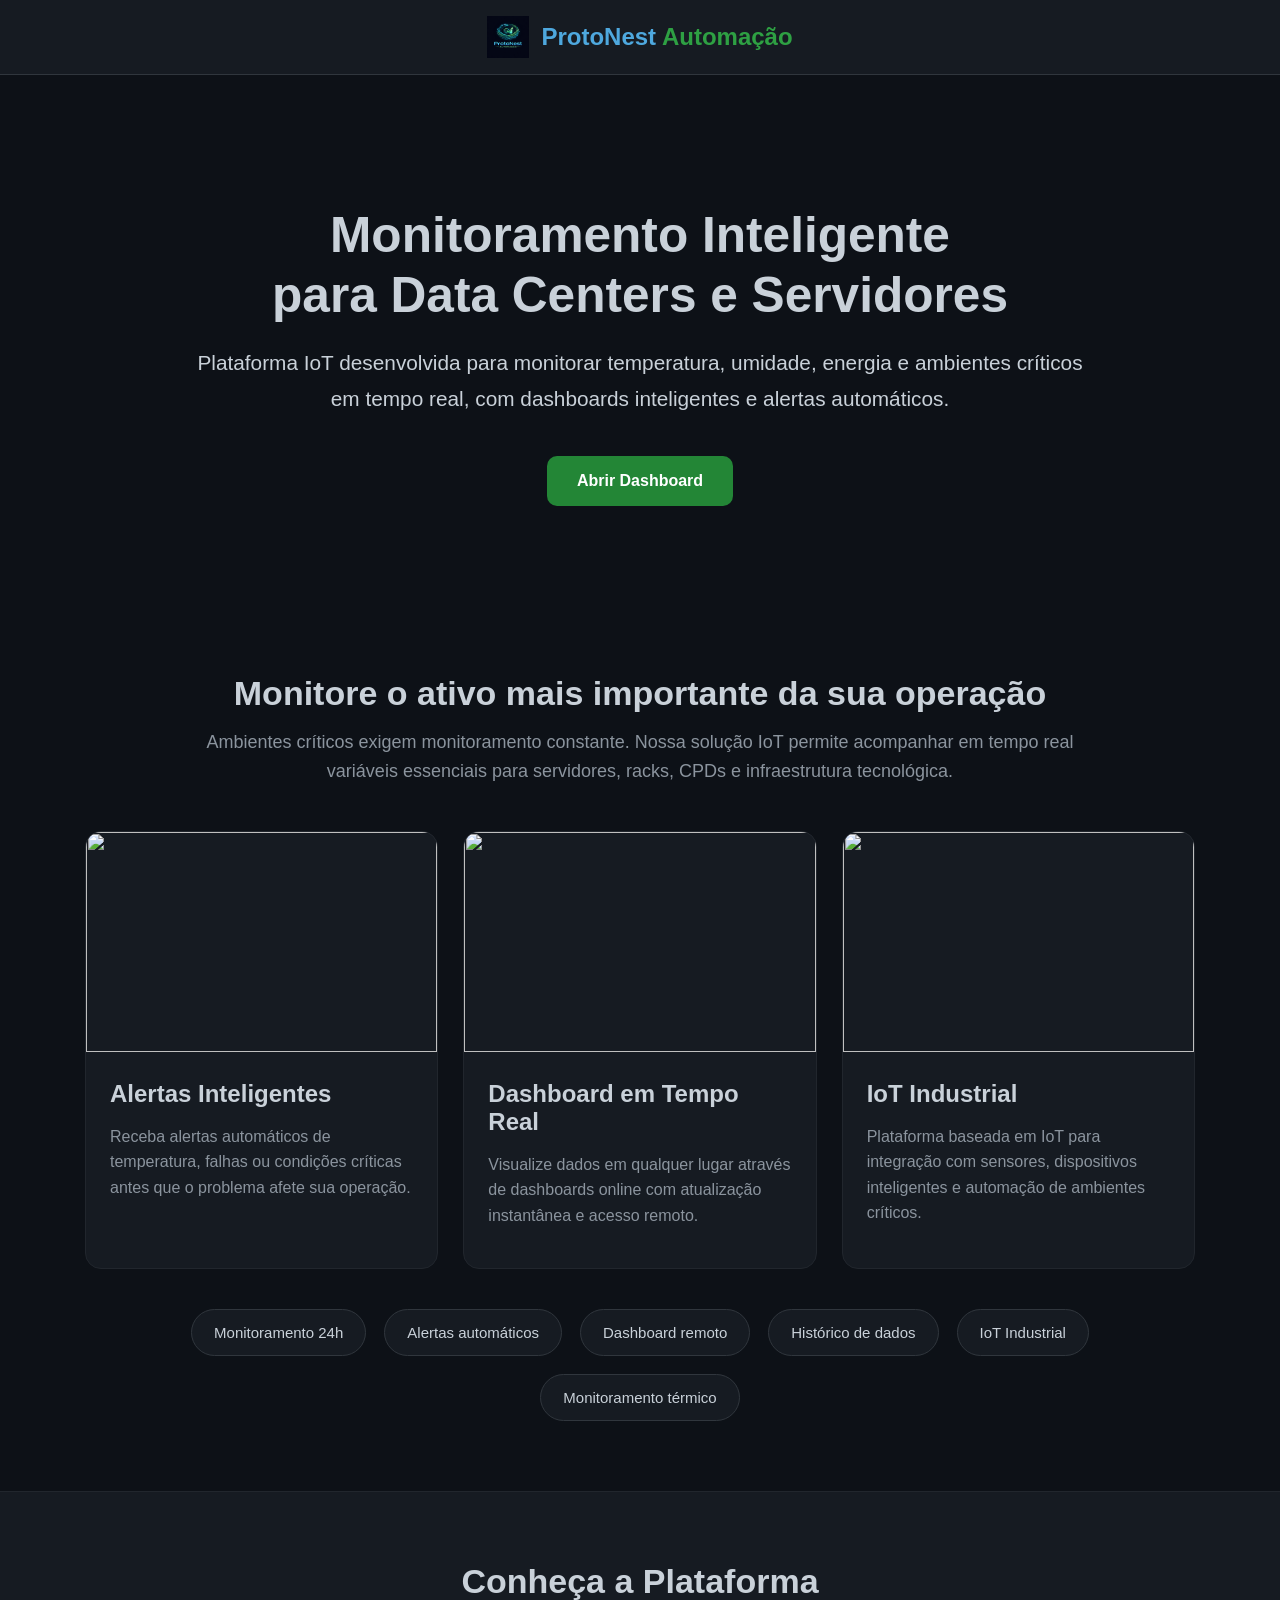
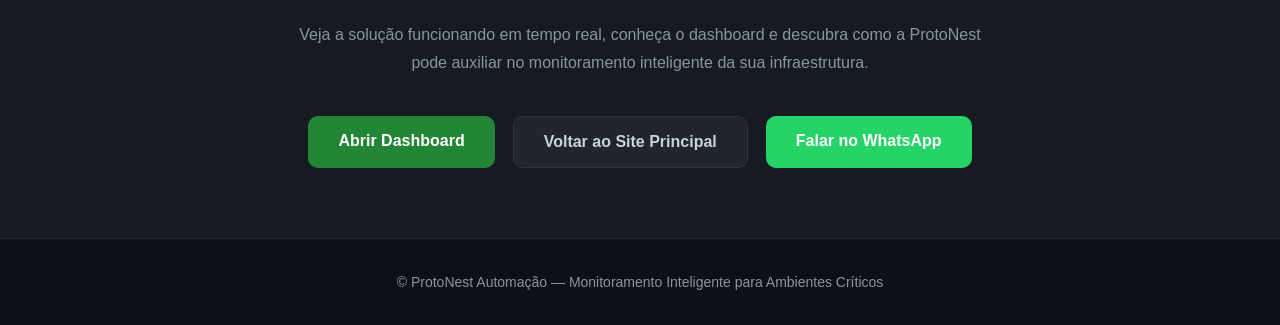
==== datacenter.html @ 475889a2 "Create datacenter.html" ====
<!DOCTYPE html>
<html lang="pt-BR">
<head>
<meta charset="UTF-8">
<meta name="viewport" content="width=device-width, initial-scale=1.0">

<title>Monitoramento Inteligente para Data Centers | ProtoNest</title>

<style>

html{
  scroll-behavior:smooth;
}

body{
  margin:0;
  font-family:Arial,sans-serif;
  background:#0d1117;
  color:#c9d1d9;
  overflow-x:hidden;
}

/* MENU */

.menu{
  position:sticky;
  top:0;
  z-index:999;
  background:#161b22;
  border-bottom:1px solid #30363d;
}

.menu-container{
  max-width:1200px;
  margin:auto;
  display:flex;
  justify-content:center;
  align-items:center;
  padding:16px 20px;
}

.logo-menu{
  display:flex;
  align-items:center;
  gap:12px;
  font-size:24px;
  font-weight:bold;
}

.logo-menu img{
  width:42px;
  height:42px;
  object-fit:contain;
}

.azul{
  color:#4ea8de;
}

.verde{
  color:#2ea043;
}

/* HERO */

.hero{
  padding:90px 20px 70px;
  text-align:center;

  background:
  linear-gradient(rgba(13,17,23,0.82), rgba(13,17,23,0.95)),
  url("datacenter-bg.jpg");

  background-size:cover;
  background-position:center;
}

.titulo{
  font-size:3.1em;
  font-weight:800;
  line-height:1.2;
  margin-bottom:20px;
}

.headline{
  max-width:900px;
  margin:auto;
  font-size:1.3em;
  line-height:1.7;
  color:#c9d1d9;
}

.hero-botoes{
  margin-top:40px;

  display:flex;
  justify-content:center;
  gap:18px;
  flex-wrap:wrap;
}

.btn{
  display:inline-block;
  padding:16px 30px;
  border-radius:10px;
  text-decoration:none;
  font-weight:bold;
  transition:0.3s;
  box-sizing:border-box;
}

.btn:hover{
  transform:translateY(-3px);
}

.btn-dashboard{
  background:#238636;
  color:white;
}

.btn-dashboard:hover{
  background:#2ea043;
}

.btn-site{
  background:#21262d;
  color:#c9d1d9;
  border:1px solid #30363d;
}

.btn-site:hover{
  border-color:#4ea8de;
  background:#30363d;
}

.btn-whats{
  background:#25D366;
  color:white;
}

.btn-whats:hover{
  filter:brightness(1.05);
}

/* CONTAINER */

.container{
  max-width:1150px;
  margin:auto;
  padding:70px 20px;
  box-sizing:border-box;
}

/* TITULOS */

h2{
  text-align:center;
  font-size:34px;
  margin-bottom:15px;
}

.sub{
  text-align:center;
  color:#8b949e;
  font-size:18px;
  line-height:1.6;
  max-width:900px;
  margin:auto auto 45px;
}

/* BLOCOS */

.grid{
  display:grid;
  grid-template-columns:repeat(auto-fit,minmax(280px,1fr));
  gap:25px;
}

.card{
  background:#161b22;
  border:1px solid #21262d;
  border-radius:16px;
  overflow:hidden;
  transition:0.3s;
}

.card:hover{
  transform:translateY(-5px);
  border-color:#30363d;
}

.card img{
  width:100%;
  height:220px;
  object-fit:cover;
}

.card-content{
  padding:24px;
}

.card h3{
  font-size:24px;
  margin-top:0;
  margin-bottom:12px;
}

.card p{
  color:#8b949e;
  line-height:1.6;
  font-size:16px;
}

/* BENEFICIOS */

.beneficios{
  display:flex;
  flex-wrap:wrap;
  justify-content:center;
  gap:18px;
  margin-top:40px;
}

.beneficio{
  background:#161b22;
  border:1px solid #30363d;
  padding:14px 22px;
  border-radius:30px;
  font-size:15px;
}

/* CTA FINAL */

.cta{
  text-align:center;
  background:#161b22;
  border-top:1px solid #21262d;
  padding:70px 20px;
}

.cta h2{
  margin-top:0;
}

.cta p{
  color:#8b949e;
  max-width:700px;
  margin:20px auto 35px;
  line-height:1.7;
}

/* FOOTER */

.footer{
  text-align:center;
  padding:35px 20px;
  border-top:1px solid #21262d;
  color:#8b949e;
  font-size:14px;
}

/* MOBILE */

@media (max-width:768px){

  .titulo{
    font-size:2.2em;
  }

  .headline{
    font-size:1.05em;
  }

  .hero{
    padding:70px 20px 60px;
  }

  .hero-botoes{
    flex-direction:column;
    align-items:center;
  }

  .btn{
    width:100%;
    max-width:340px;
    text-align:center;
  }

  h2{
    font-size:28px;
  }

  .sub{
    font-size:16px;
  }

}

</style>
</head>

<body>

<!-- MENU -->

<div class="menu">

  <div class="menu-container">

    <div class="logo-menu">

      <img src="ProtoNest.png">

      <div>
        <span class="azul">ProtoNest</span>
        <span class="verde">Automação</span>
      </div>

    </div>

  </div>

</div>

<!-- HERO -->

<section class="hero">

  <h1 class="titulo">
    Monitoramento Inteligente<br>
    para Data Centers e Servidores
  </h1>

  <p class="headline">
    Plataforma IoT desenvolvida para monitorar temperatura,
    umidade, energia e ambientes críticos em tempo real,
    com dashboards inteligentes e alertas automáticos.
  </p>

  <div class="hero-botoes">

    <a class="btn btn-dashboard"
    href="https://datacenter-monitor.onrender.com/ui/">
      Abrir Dashboard
    </a>

  </div>

</section>

<!-- SOBRE -->

<section class="container">

  <h2>Monitore o ativo mais importante da sua operação</h2>

  <p class="sub">
    Ambientes críticos exigem monitoramento constante.
    Nossa solução IoT permite acompanhar em tempo real
    variáveis essenciais para servidores, racks,
    CPDs e infraestrutura tecnológica.
  </p>

  <div class="grid">

    <div class="card">

      <img src="datacenter1.jpg">

      <div class="card-content">

        <h3>Alertas Inteligentes</h3>

        <p>
          Receba alertas automáticos de temperatura,
          falhas ou condições críticas antes que
          o problema afete sua operação.
        </p>

      </div>

    </div>

    <div class="card">

      <img src="datacenter2.jpg">

      <div class="card-content">

        <h3>Dashboard em Tempo Real</h3>

        <p>
          Visualize dados em qualquer lugar através
          de dashboards online com atualização
          instantânea e acesso remoto.
        </p>

      </div>

    </div>

    <div class="card">

      <img src="datacenter3.jpg">

      <div class="card-content">

        <h3>IoT Industrial</h3>

        <p>
          Plataforma baseada em IoT para integração
          com sensores, dispositivos inteligentes
          e automação de ambientes críticos.
        </p>

      </div>

    </div>

  </div>

  <div class="beneficios">

    <div class="beneficio">Monitoramento 24h</div>
    <div class="beneficio">Alertas automáticos</div>
    <div class="beneficio">Dashboard remoto</div>
    <div class="beneficio">Histórico de dados</div>
    <div class="beneficio">IoT Industrial</div>
    <div class="beneficio">Monitoramento térmico</div>

  </div>

</section>

<!-- CTA FINAL -->

<section class="cta">

  <h2>Conheça a Plataforma</h2>

  <p>
    Veja a solução funcionando em tempo real,
    conheça o dashboard e descubra como a ProtoNest
    pode auxiliar no monitoramento inteligente
    da sua infraestrutura.
  </p>

  <div class="hero-botoes">

    <a class="btn btn-dashboard"
    href="https://datacenter-monitor.onrender.com/ui/">
      Abrir Dashboard
    </a>

    <a class="btn btn-site"
    href="index.html">
      Voltar ao Site Principal
    </a>

    <a class="btn btn-whats"
    href="https://wa.me/5555996294266">
      Falar no WhatsApp
    </a>

  </div>

</section>

<!-- FOOTER -->

<div class="footer">
  © ProtoNest Automação — Monitoramento Inteligente para Ambientes Críticos
</div>

</body>
</html>
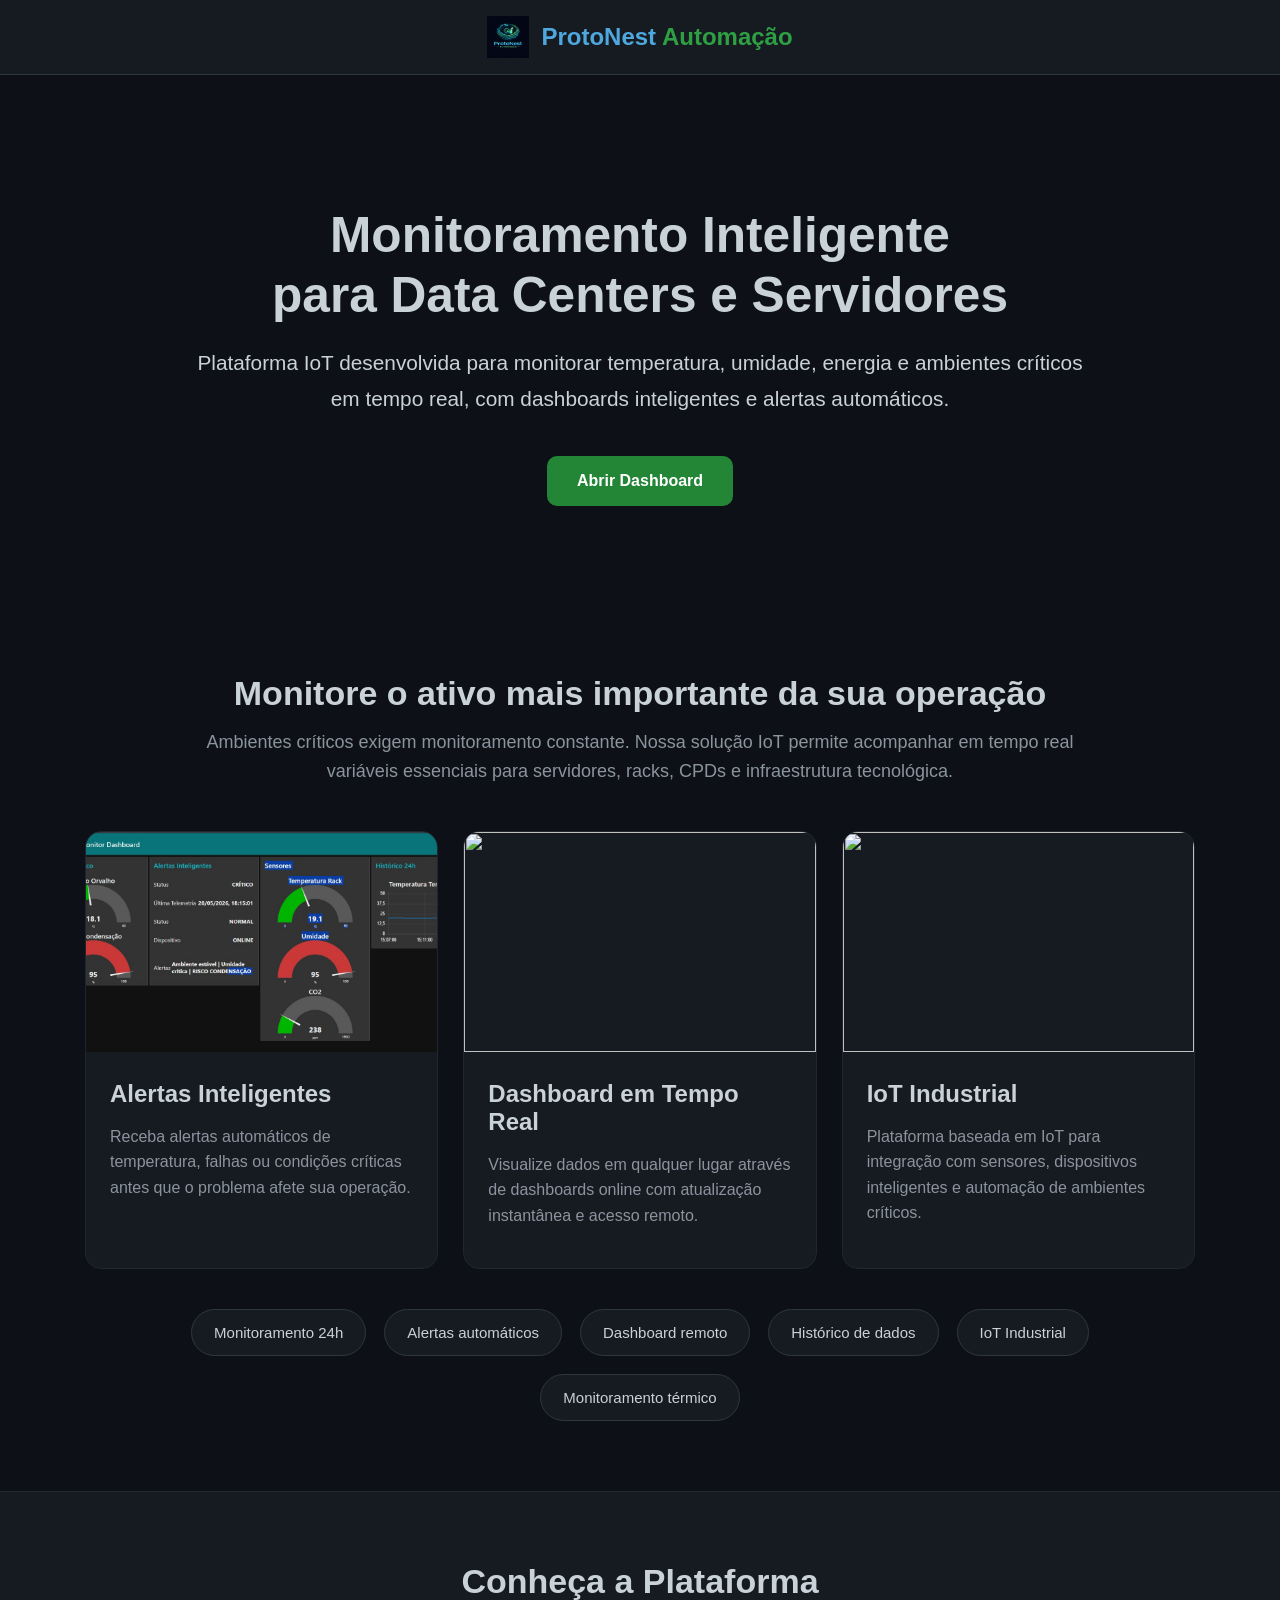
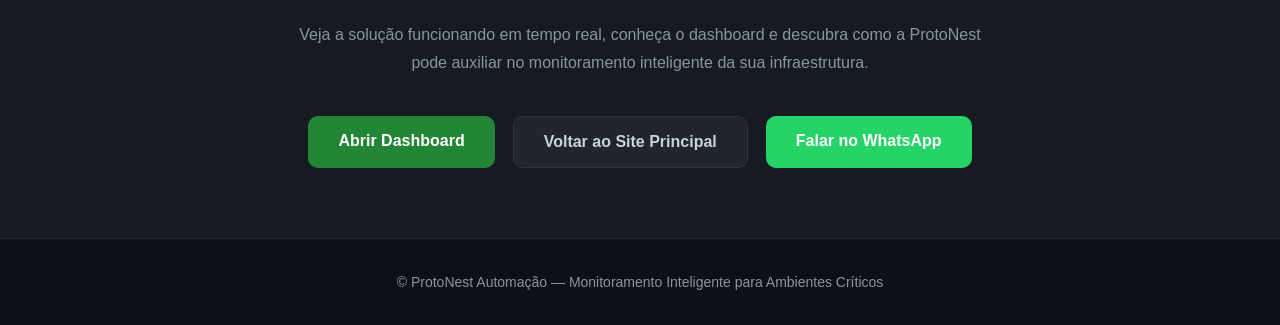
==== commit 08d2797a: "Update datacenter.html" ====
--- a/datacenter.html
+++ b/datacenter.html
@@ -365,7 +365,7 @@
 
     <div class="card">
 
-      <img src="datacenter1.jpg">
+      <img src="datacenter.jpg">
 
       <div class="card-content">
 
